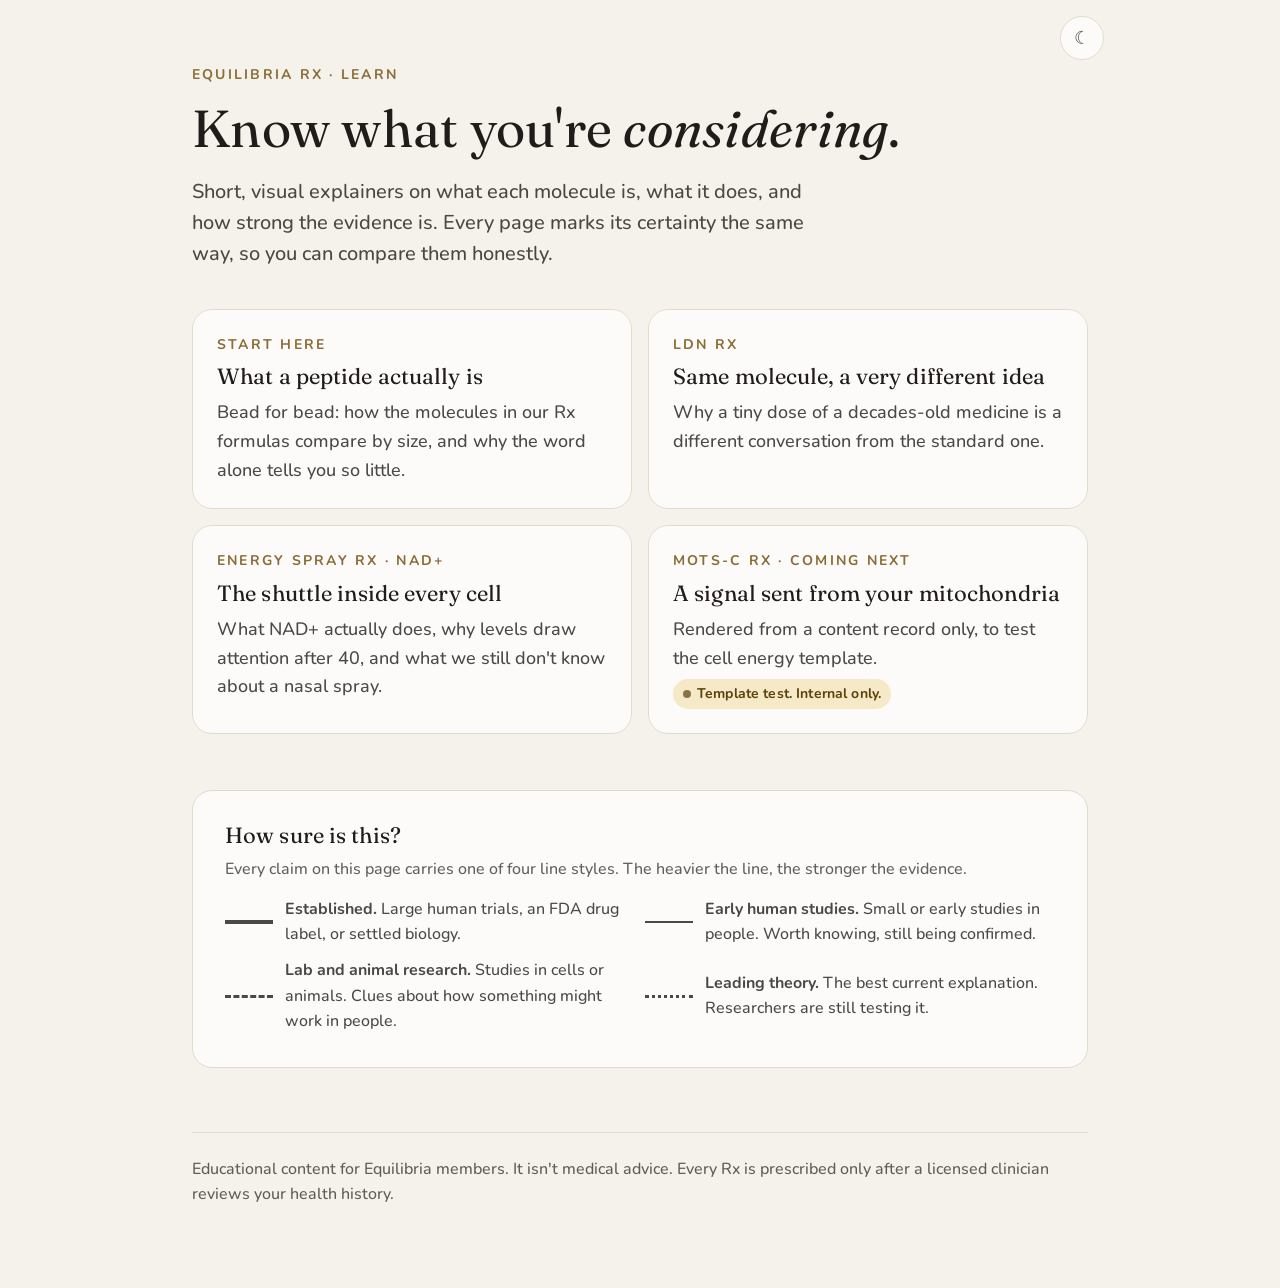
==== rx/index.html @ 2d92f7ef "Add Rx Learn v1 system: Bead String primer, LDN and NAD+ explainers, MOTS-c template test Content-dr" ====
<!DOCTYPE html>
<html lang="en">
<head>
<meta charset="UTF-8">
<meta name="viewport" content="width=device-width, initial-scale=1.0">
<title>Equilibria Rx</title>
<link rel="preconnect" href="https://fonts.googleapis.com">
<link rel="preconnect" href="https://fonts.gstatic.com" crossorigin>
<link href="https://fonts.googleapis.com/css2?family=Fraunces:opsz,wght@9..144,400;9..144,500&family=Nunito:wght@500;600;700&display=swap" rel="stylesheet">
<script>
  (function () {
    try {
      var t = localStorage.getItem('eq-theme');
      if (t !== 'light' && t !== 'dark') t = matchMedia('(prefers-color-scheme: dark)').matches ? 'dark' : 'light';
      document.documentElement.setAttribute('data-theme', t);
    } catch (e) {}
  })();
</script>
<link rel="stylesheet" href="eq.css">
</head>
<body>
<div class="wrap">
  
  <button class="theme-toggle" type="button"></button>
  <main id="app" aria-live="polite"></main>
</div>
<script src="eq-body.js"></script>
<script src="eq.js"></script>
<script>EQ.hub();</script>
</body>
</html>
---- rx/eq.css ----
/* Equilibria Rx Learn system. Tokens lifted from the ECS map (root index.html) and
   tuned for a 40+ reader: 18px body floor, 44px tap targets, AA contrast. */
:root {
  --bg: #f5f2ec;
  --bg-panel: #fcfbf9;
  --bg-sunk: #efeae1;
  --body-stroke: rgba(33,28,25,0.42);
  --text: #211c19;
  --text-soft: rgba(33,28,25,0.80);
  --text-dim: rgba(33,28,25,0.70);
  --line: #e2dbcc;
  --plum: #75415d;
  --gold: #8a6d36;      /* darkened from #ab8c52 so gold text passes AA on cream */
  --gold-fill: #ab8c52; /* original brand gold for fills, strokes, glows */
  --olive: #6b6639;
  --pending-bg: #f6e9c8;
  --pending-text: #5a4208;
  --btn-bg: #212121;
  --btn-text: #f7f4ef;
  --focus: #75415d;
  --serif: "Feature Deck", "Fraunces", Georgia, serif;
  --sans: "Sofia Regular", "Nunito", system-ui, -apple-system, "Segoe UI", sans-serif;
}
:root[data-theme="dark"] {
  --bg: #211a17; --bg-panel: #2a211d; --bg-sunk: #1b1512;
  --body-stroke: rgba(247,244,239,0.50);
  --text: rgba(247,244,239,0.94); --text-soft: rgba(247,244,239,0.82); --text-dim: rgba(247,244,239,0.70);
  --line: rgba(247,244,239,0.14);
  --plum: #d79bb9; --gold: #d8b878; --gold-fill: #cdac6a; --olive: #c2bb82;
  --pending-bg: #4a3a14; --pending-text: #f6e2a8;
  --btn-bg: #f0ebe2; --btn-text: #211a17; --focus: #d79bb9;
}
@media (prefers-color-scheme: dark) {
  :root:not([data-theme="light"]) {
    --bg: #211a17; --bg-panel: #2a211d; --bg-sunk: #1b1512;
    --body-stroke: rgba(247,244,239,0.50);
    --text: rgba(247,244,239,0.94); --text-soft: rgba(247,244,239,0.82); --text-dim: rgba(247,244,239,0.70);
    --line: rgba(247,244,239,0.14);
    --plum: #d79bb9; --gold: #d8b878; --gold-fill: #cdac6a; --olive: #c2bb82;
    --pending-bg: #4a3a14; --pending-text: #f6e2a8;
    --btn-bg: #f0ebe2; --btn-text: #211a17; --focus: #d79bb9;
  }
}

* { margin: 0; padding: 0; box-sizing: border-box; }
html { -webkit-text-size-adjust: 100%; }
html, body { background: var(--bg); }
body {
  font-family: var(--sans); color: var(--text); font-size: 18px; line-height: 1.6; font-weight: 500;
  transition: background .4s ease, color .4s ease; overflow-x: hidden;
}
a { color: var(--plum); text-underline-offset: 3px; }
:focus-visible { outline: 3px solid var(--focus); outline-offset: 3px; border-radius: 6px; }
img, svg { max-width: 100%; }
.sr-only { position: absolute; width: 1px; height: 1px; overflow: hidden; clip: rect(0 0 0 0); white-space: nowrap; }

.wrap { position: relative; max-width: 960px; margin: 0 auto; padding: 72px 16px 64px; }
@media (min-width: 761px) { .wrap { padding: 64px 32px 80px; } }

/* theme toggle */
.theme-toggle {
  position: absolute; top: 16px; right: 16px; z-index: 10; width: 44px; height: 44px; border-radius: 50%;
  border: 1px solid var(--line); background: var(--bg-panel); color: var(--text-soft); font-size: 18px;
  cursor: pointer; display: flex; align-items: center; justify-content: center;
  transition: color .2s, border-color .2s, transform .2s;
}
.theme-toggle:hover { color: var(--plum); border-color: var(--plum); transform: rotate(-12deg); }

.back-link { position: absolute; top: 16px; left: 16px; min-height: 44px; display: inline-flex; align-items: center; gap: 6px;
  padding: 0 14px; border-radius: 22px; border: 1px solid var(--line); background: var(--bg-panel); color: var(--text-soft);
  text-decoration: none; font-size: 16px; }

/* type */
.kicker { font-size: 14px; text-transform: uppercase; letter-spacing: .16em; color: var(--gold); font-weight: 700; margin-bottom: 12px; }
h1, h2, h3 { font-family: var(--serif); font-weight: 400; line-height: 1.18; letter-spacing: .005em; }
h1 { font-size: clamp(34px, 7vw, 52px); margin-bottom: 16px; }
h1 em, h2 em { font-style: italic; }
h2 { font-size: clamp(26px, 5vw, 34px); margin-bottom: 12px; }
h3 { font-size: 22px; margin-bottom: 8px; }
.lede { font-size: 20px; line-height: 1.55; color: var(--text-soft); max-width: 640px; }
.body-copy { max-width: 640px; color: var(--text-soft); }
.body-copy p + p { margin-top: 12px; }
.small { font-size: 16px; color: var(--text-dim); }

header.hero { margin-bottom: 40px; }
.internal-banner { display: inline-block; margin-bottom: 18px; padding: 8px 14px; border-radius: 8px; background: var(--text); color: var(--bg); font-weight: 700; font-size: 16px; letter-spacing: .02em; }

section.block { margin-top: 56px; }
.panel { background: var(--bg-panel); border: 1px solid var(--line); border-radius: 20px; padding: 24px 20px; }
@media (min-width: 761px) { .panel { padding: 32px; } }

/* recognition */
.recognition { border-left: 3px solid var(--gold-fill); padding: 4px 0 4px 18px; font-family: var(--serif); font-size: 24px; line-height: 1.4; max-width: 680px; }

/* evidence tiers: line style is the grammar */
.tier-legend { display: grid; gap: 10px; grid-template-columns: 1fr; margin-top: 14px; }
@media (min-width: 761px) { .tier-legend { grid-template-columns: 1fr 1fr; } }
.tier-key { display: flex; align-items: center; gap: 12px; font-size: 16px; color: var(--text-soft); }
.tier-line { flex: 0 0 48px; height: 0; border-top-color: var(--plum); }
.tier-line.t1 { border-top: 4px solid; }
.tier-line.t2 { border-top: 2px solid; }
.tier-line.t3 { border-top: 3px dashed; }
.tier-line.t4 { border-top: 3px dotted; }
.tier-chip { display: inline-flex; align-items: center; gap: 8px; font-size: 15px; font-weight: 700; color: var(--text-dim); margin-top: 6px; }
.tier-chip .tier-line { flex-basis: 28px; }
.tiered { border-left-color: var(--plum); padding-left: 16px; }
.tiered.t1 { border-left: 5px solid var(--plum); }
.tiered.t2 { border-left: 2px solid var(--plum); }
.tiered.t3 { border-left: 3px dashed var(--plum); }
.tiered.t4 { border-left: 3px dotted var(--plum); }

/* pending clinician review */
.pending { display: inline-flex; align-items: center; gap: 6px; padding: 4px 10px; border-radius: 999px; background: var(--pending-bg); color: var(--pending-text);
  font-size: 14px; font-weight: 700; letter-spacing: .01em; vertical-align: middle; white-space: nowrap; }
.pending::before { content: ""; width: 8px; height: 8px; border-radius: 50%; background: currentColor; opacity: .7; }
.pending-wrap { margin-top: 10px; }

/* mechanism steps */
.steps { list-style: none; display: grid; gap: 22px; margin-top: 20px; counter-reset: step; }
.steps li { counter-increment: step; }
.steps li h3::before { content: counter(step) ". "; color: var(--gold); }
.steps p { color: var(--text-soft); }

/* timeline */
.timeline { list-style: none; position: relative; margin-top: 20px; display: grid; gap: 20px; }
.timeline li { display: grid; grid-template-columns: 1fr; gap: 4px; }
@media (min-width: 761px) { .timeline li { grid-template-columns: 180px 1fr; gap: 20px; } }
.timeline .when { font-family: var(--serif); font-size: 21px; color: var(--plum); }

/* route */
.route { display: grid; gap: 24px; align-items: center; }
@media (min-width: 761px) { .route { grid-template-columns: 220px 1fr; } }
.route-figure { width: 180px; margin: 0 auto; }
.route-figure .cls-1 { fill: none; stroke: var(--body-stroke); stroke-linecap: round; stroke-linejoin: round; stroke-width: 1.4px; vector-effect: non-scaling-stroke; }
.route-figure .pt circle.core { fill: var(--plum); }
.route-figure .pt circle.ring { fill: none; stroke: var(--plum); stroke-width: 2; opacity: .5; }
.route-figure .path { fill: none; stroke: var(--gold-fill); stroke-width: 3; stroke-dasharray: 6 6; }
.route ol { padding-left: 22px; display: grid; gap: 10px; color: var(--text-soft); }

/* cautions */
.cautions { display: grid; gap: 20px; }
@media (min-width: 761px) { .cautions { grid-template-columns: 1fr 1fr; } }
.cautions ul { padding-left: 22px; display: grid; gap: 8px; color: var(--text-soft); margin-top: 8px; }

/* cadence rail */
.cadence { display: grid; gap: 0; grid-template-columns: 1fr; margin-top: 16px; }
@media (min-width: 761px) { .cadence { grid-template-columns: repeat(3, 1fr); } }
.cadence div { padding: 16px 0; border-top: 1px solid var(--line); }
@media (min-width: 761px) { .cadence div { padding: 0 18px; border-top: 0; border-left: 1px solid var(--line); } .cadence div:first-child { border-left: 0; padding-left: 0; } }
.cadence .label { font-size: 14px; text-transform: uppercase; letter-spacing: .12em; color: var(--gold); font-weight: 700; }
.cadence .val { font-family: var(--serif); font-size: 21px; line-height: 1.35; margin-top: 4px; }

/* CTA */
.cta { text-align: center; padding: 40px 20px; }
.btn { display: inline-flex; align-items: center; justify-content: center; min-height: 52px; padding: 0 28px; border-radius: 999px; background: var(--btn-bg); color: var(--btn-text);
  text-decoration: none; font-weight: 700; font-size: 18px; border: 0; cursor: pointer; }
.btn.ghost { background: transparent; color: var(--text); border: 1px solid var(--line); }
.cta p { margin-top: 14px; color: var(--text-dim); font-size: 16px; max-width: 520px; margin-left: auto; margin-right: auto; }

/* sources */
.sources ol { padding-left: 22px; display: grid; gap: 8px; font-size: 16px; color: var(--text-dim); }
.sources a { word-break: break-word; }
.fn { font-size: 15px; vertical-align: super; line-height: 0; margin-left: 2px; }
.fn a { text-decoration: none; padding: 0 2px; }

/* controls */
.control { margin-top: 20px; }
.control label { display: block; font-weight: 700; font-size: 16px; margin-bottom: 8px; }
.seg { display: inline-flex; border: 1px solid var(--line); border-radius: 999px; padding: 3px; background: var(--bg-sunk); flex-wrap: wrap; }
.seg button { min-height: 44px; min-width: 44px; padding: 0 18px; border-radius: 999px; border: 0; background: transparent; color: var(--text-soft); font: inherit; font-size: 16px; font-weight: 700; cursor: pointer; }
.seg button[aria-pressed="true"] { background: var(--bg-panel); color: var(--text); box-shadow: 0 1px 4px rgba(0,0,0,.12); }
input[type=range] { width: 100%; height: 44px; accent-color: var(--plum); }

.viz { width: 100%; height: auto; display: block; }
.viz text { font-family: var(--sans); }
.viz .viz-title { font-family: var(--serif); fill: var(--text); }
.caption { font-size: 16px; color: var(--text-dim); margin-top: 10px; }

/* hub cards */
.cards { display: grid; gap: 16px; margin-top: 24px; }
@media (min-width: 761px) { .cards { grid-template-columns: 1fr 1fr; } }
.card { display: block; text-decoration: none; color: var(--text); background: var(--bg-panel); border: 1px solid var(--line); border-radius: 20px; padding: 24px; min-height: 44px;
  transition: border-color .2s, transform .2s; }
.card:hover { border-color: var(--plum); transform: translateY(-2px); }
.card .kicker { margin-bottom: 8px; }
.card p { color: var(--text-soft); margin-top: 6px; }

/* bottom sheet (from ECS map) */
.sheet, .sheet-backdrop { display: none; }
.sheet-backdrop { display: block; position: fixed; inset: 0; z-index: 60; background: rgba(20,14,12,.42); opacity: 0; pointer-events: none; transition: opacity .32s ease; }
body.sheet-open .sheet-backdrop { opacity: 1; pointer-events: auto; }
.sheet { display: block; position: fixed; left: 0; right: 0; bottom: 0; z-index: 61; max-height: 85vh; max-height: 85dvh; background: var(--bg-panel);
  border-top: 3px solid var(--line); border-radius: 22px 22px 0 0; box-shadow: 0 -12px 44px rgba(0,0,0,.24); transform: translateY(102%);
  transition: transform .42s cubic-bezier(.2,.85,.25,1); overflow-y: auto; -webkit-overflow-scrolling: touch; visibility: hidden; }
body.sheet-open .sheet { transform: translateY(0); visibility: visible; }
body.sheet-open { overflow: hidden; }
@media (min-width: 761px) { .sheet { left: 50%; right: auto; width: 560px; transform: translate(-50%, 102%); } body.sheet-open .sheet { transform: translate(-50%, 0); } }
.sheet-bar { position: sticky; top: 0; z-index: 3; height: 52px; background: var(--bg-panel); }
.sheet-handle { position: absolute; left: 50%; top: 14px; transform: translateX(-50%); width: 42px; height: 4px; border-radius: 4px; background: var(--text-dim); }
.sheet-close { position: absolute; right: 8px; top: 4px; width: 44px; height: 44px; background: none; border: none; color: var(--text-soft); font-size: 20px; cursor: pointer; }
.sheet-body { padding: 0 24px calc(36px + env(safe-area-inset-bottom, 0px)); }

/* motion */
@keyframes riseIn { from { opacity: 0; transform: translateY(12px); } to { opacity: 1; transform: none; } }
.rise { animation: riseIn .7s ease both; }
.rise.d1 { animation-delay: .08s; } .rise.d2 { animation-delay: .18s; } .rise.d3 { animation-delay: .28s; }
@media (prefers-reduced-motion: reduce) {
  *, *::before, *::after { animation: none !important; transition: none !important; scroll-behavior: auto !important; }
}

footer.foot { margin-top: 64px; padding-top: 24px; border-top: 1px solid var(--line); font-size: 16px; color: var(--text-dim); }

/* phone key for cell visuals */
.viz-key { list-style: none; display: grid; gap: 8px; margin-top: 12px; }
.viz-key li { display: flex; align-items: center; gap: 10px; font-size: 17px; color: var(--text-soft); }
.viz-key .swatch { flex: 0 0 18px; height: 18px; border-radius: 50%; }
.viz-key .swatch.gold { background: var(--gold-fill); }
.viz-key .swatch.organelle { border: 3px solid var(--plum); border-radius: 9px; background: var(--bg-sunk); }
.viz-key .swatch.target { border: 3px solid var(--olive); }
.key-btn { display: flex; align-items: center; gap: 10px; min-height: 44px; width: 100%; text-align: left; background: var(--bg-sunk); border: 1px solid var(--line);
  border-radius: 12px; padding: 6px 12px; font: inherit; font-size: 17px; font-weight: 700; color: var(--text); cursor: pointer; }
.key-btn .num { flex: 0 0 28px; height: 28px; border-radius: 50%; background: var(--plum); color: var(--bg-panel); display: inline-flex; align-items: center; justify-content: center; font-size: 15px; }
.fn a { display: inline-block; padding: 12px 6px; margin: -12px 0; font-size: 15px; }

@media (min-width: 761px) { .viz-key { grid-template-columns: 1fr 1fr; max-width: 640px; margin-left: auto; margin-right: auto; } }
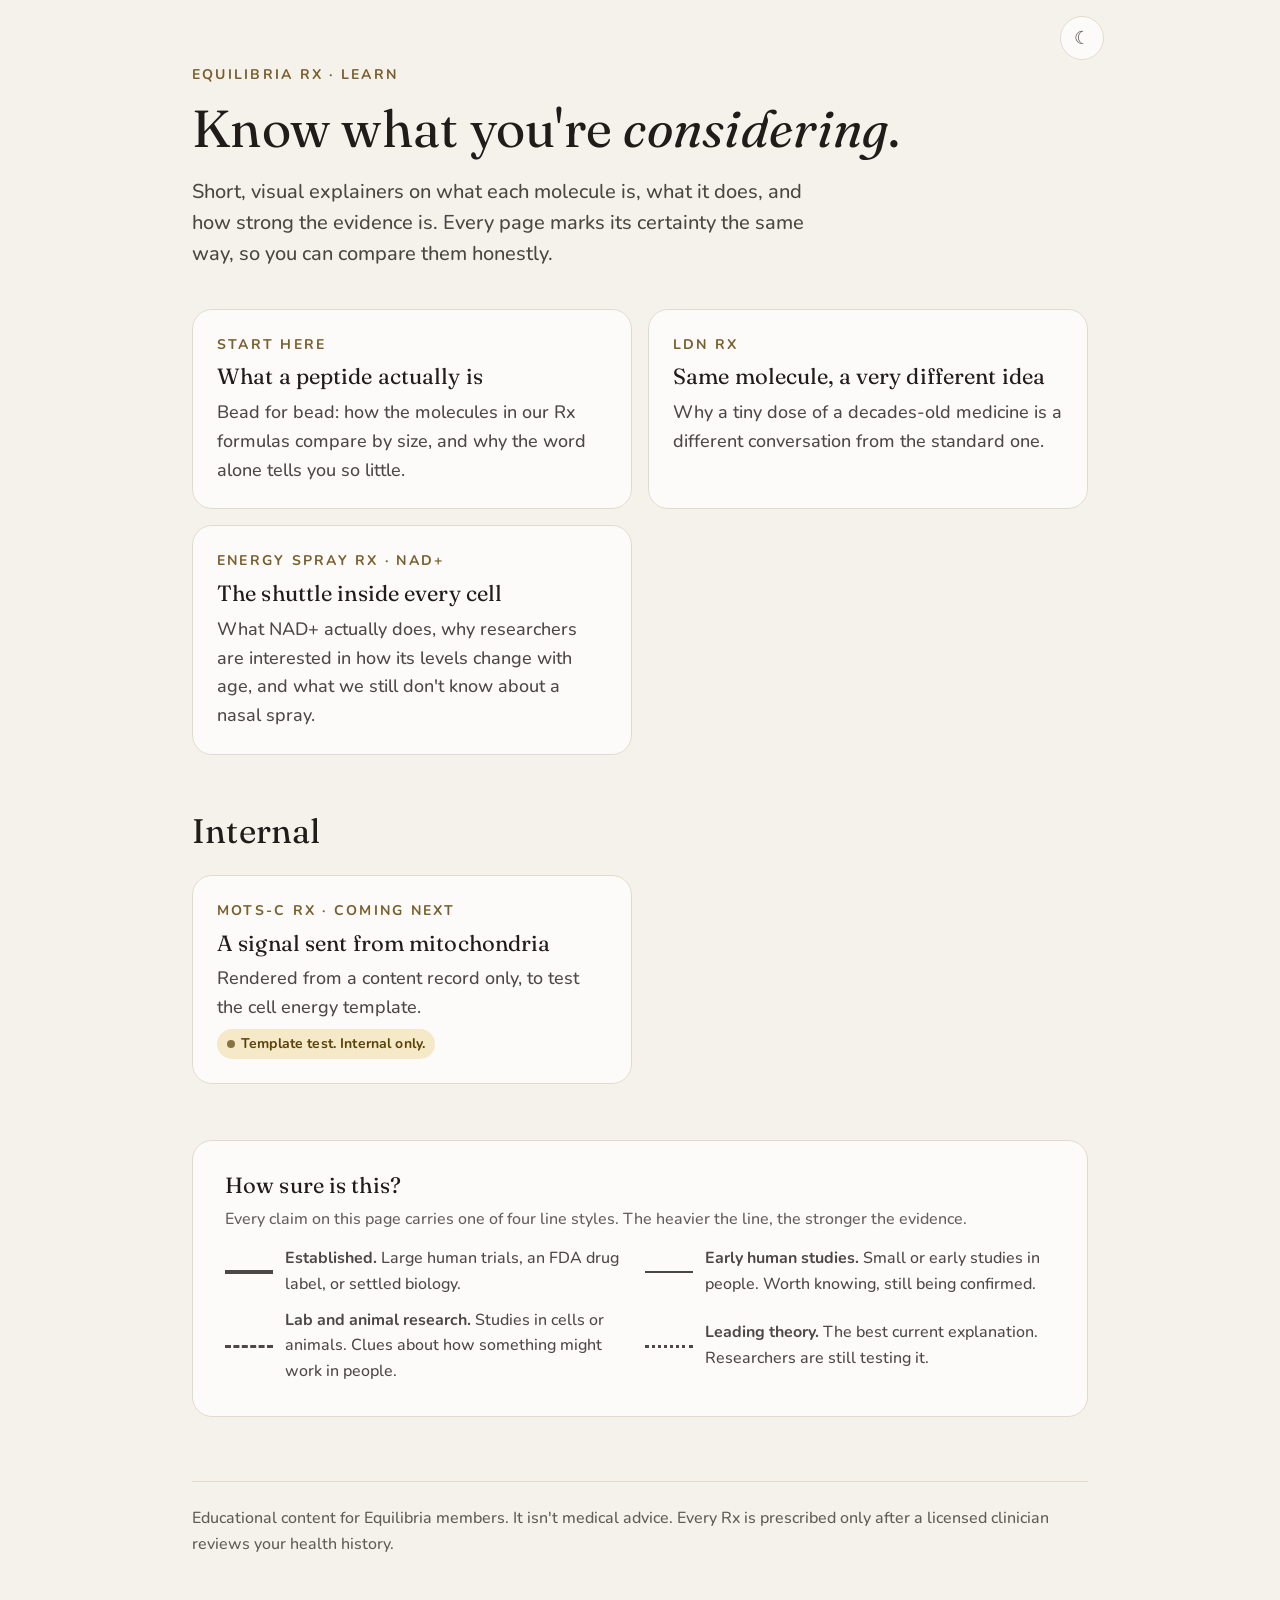
==== commit 2de91a34: "Name pages, link board screenshots to web JPEGs, log artifact publish Co-Authored-By: Claude Opus 5." ====
--- a/rx/index.html
+++ b/rx/index.html
@@ -3,7 +3,7 @@
 <head>
 <meta charset="UTF-8">
 <meta name="viewport" content="width=device-width, initial-scale=1.0">
-<title>Equilibria Rx</title>
+<title>Equilibria Rx Learn</title>
 <link rel="preconnect" href="https://fonts.googleapis.com">
 <link rel="preconnect" href="https://fonts.gstatic.com" crossorigin>
 <link href="https://fonts.googleapis.com/css2?family=Fraunces:opsz,wght@9..144,400;9..144,500&family=Nunito:wght@500;600;700&display=swap" rel="stylesheet">
--- a/rx/eq.css
+++ b/rx/eq.css
@@ -10,7 +10,7 @@
   --text-dim: rgba(33,28,25,0.70);
   --line: #e2dbcc;
   --plum: #75415d;
-  --gold: #8a6d36;      /* darkened from #ab8c52 so gold text passes AA on cream */
+  --gold: #7a5f2e;      /* darkened from #ab8c52 so gold text passes AA on cream and sunk panels */
   --gold-fill: #ab8c52; /* original brand gold for fills, strokes, glows */
   --olive: #6b6639;
   --pending-bg: #f6e9c8;
@@ -223,3 +223,10 @@
 .fn a { display: inline-block; padding: 12px 6px; margin: -12px 0; font-size: 15px; }
 
 @media (min-width: 761px) { .viz-key { grid-template-columns: 1fr 1fr; max-width: 640px; margin-left: auto; margin-right: auto; } }
+
+/* 44px tap targets for inline footnotes and source links, without changing line layout */
+.fn a { display: inline-flex; align-items: center; justify-content: center; min-width: 44px; min-height: 44px; padding: 0; margin: -14px -8px; vertical-align: middle; }
+.sources a { display: inline-flex; align-items: center; min-height: 44px; }
+
+.tier-line.none { border-top: 2px solid var(--line); }
+.tiered.none { border-left: 3px solid var(--line); padding-left: 16px; }
